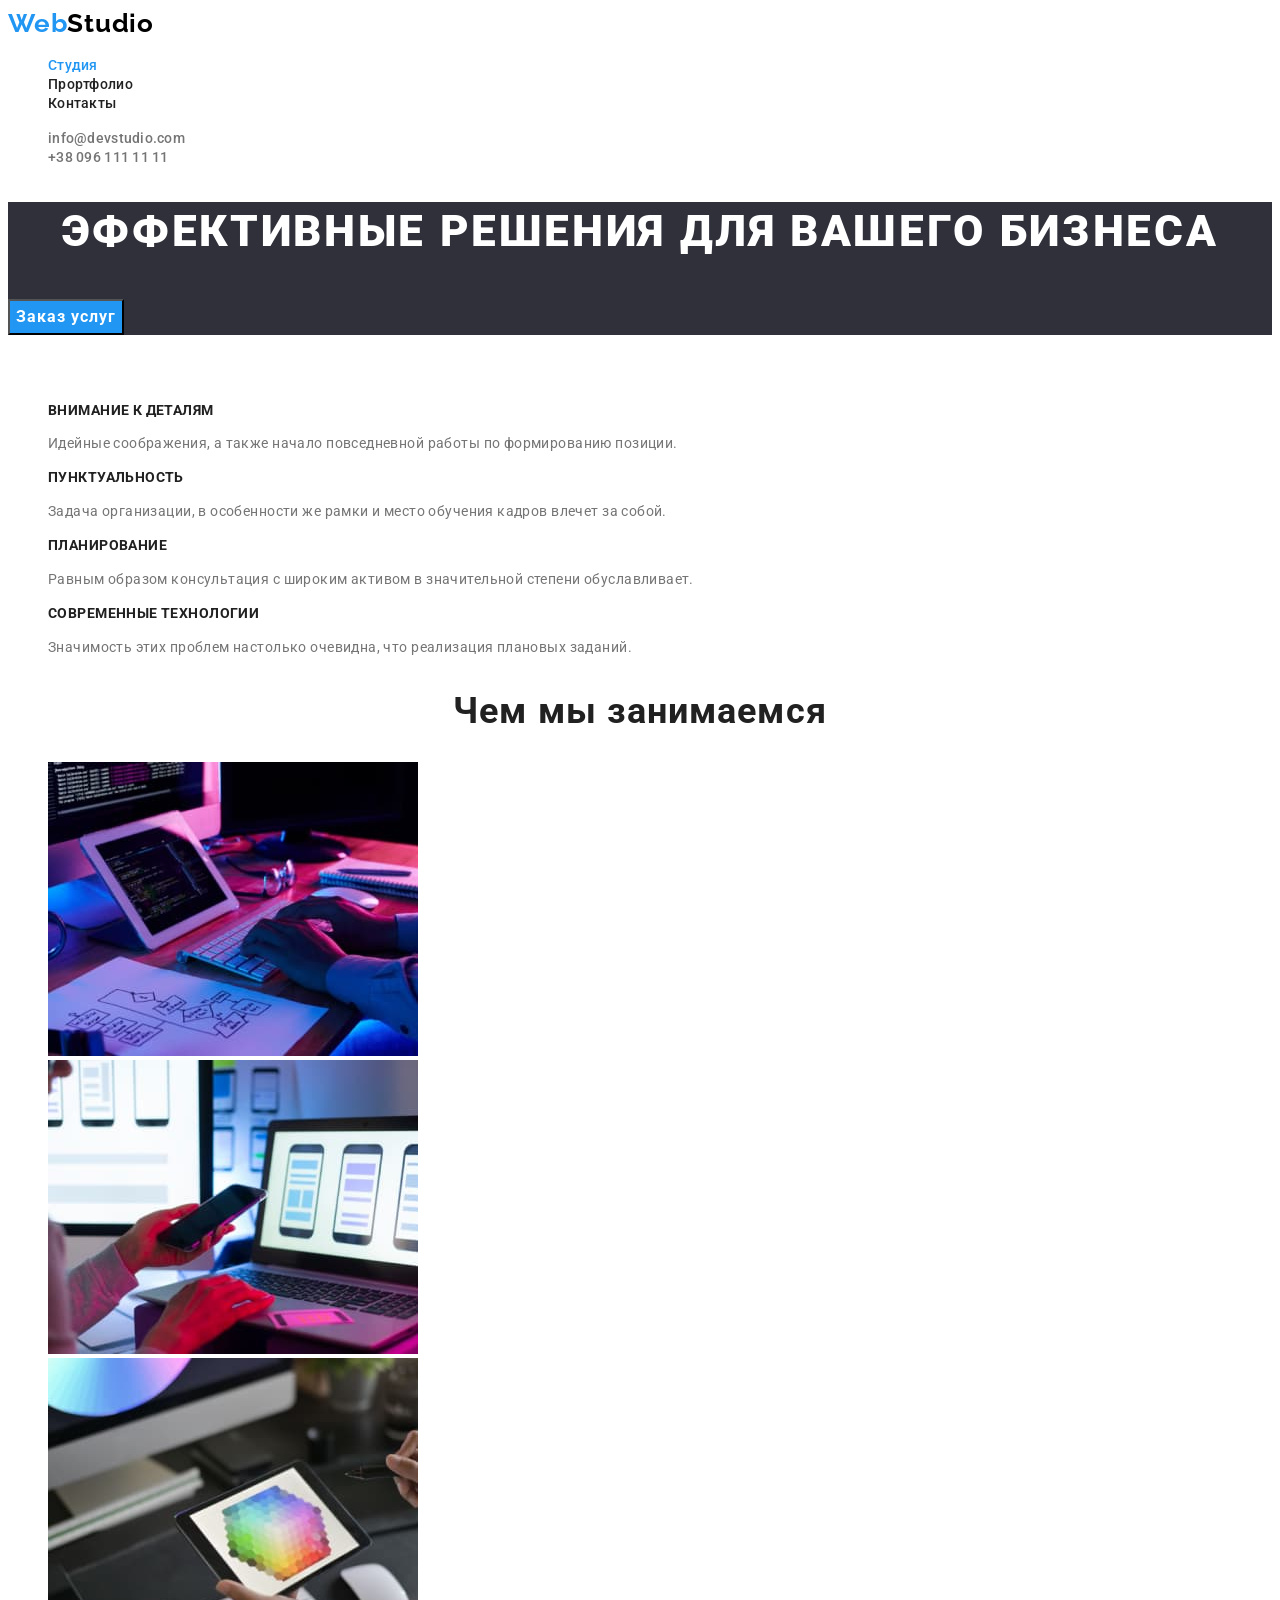
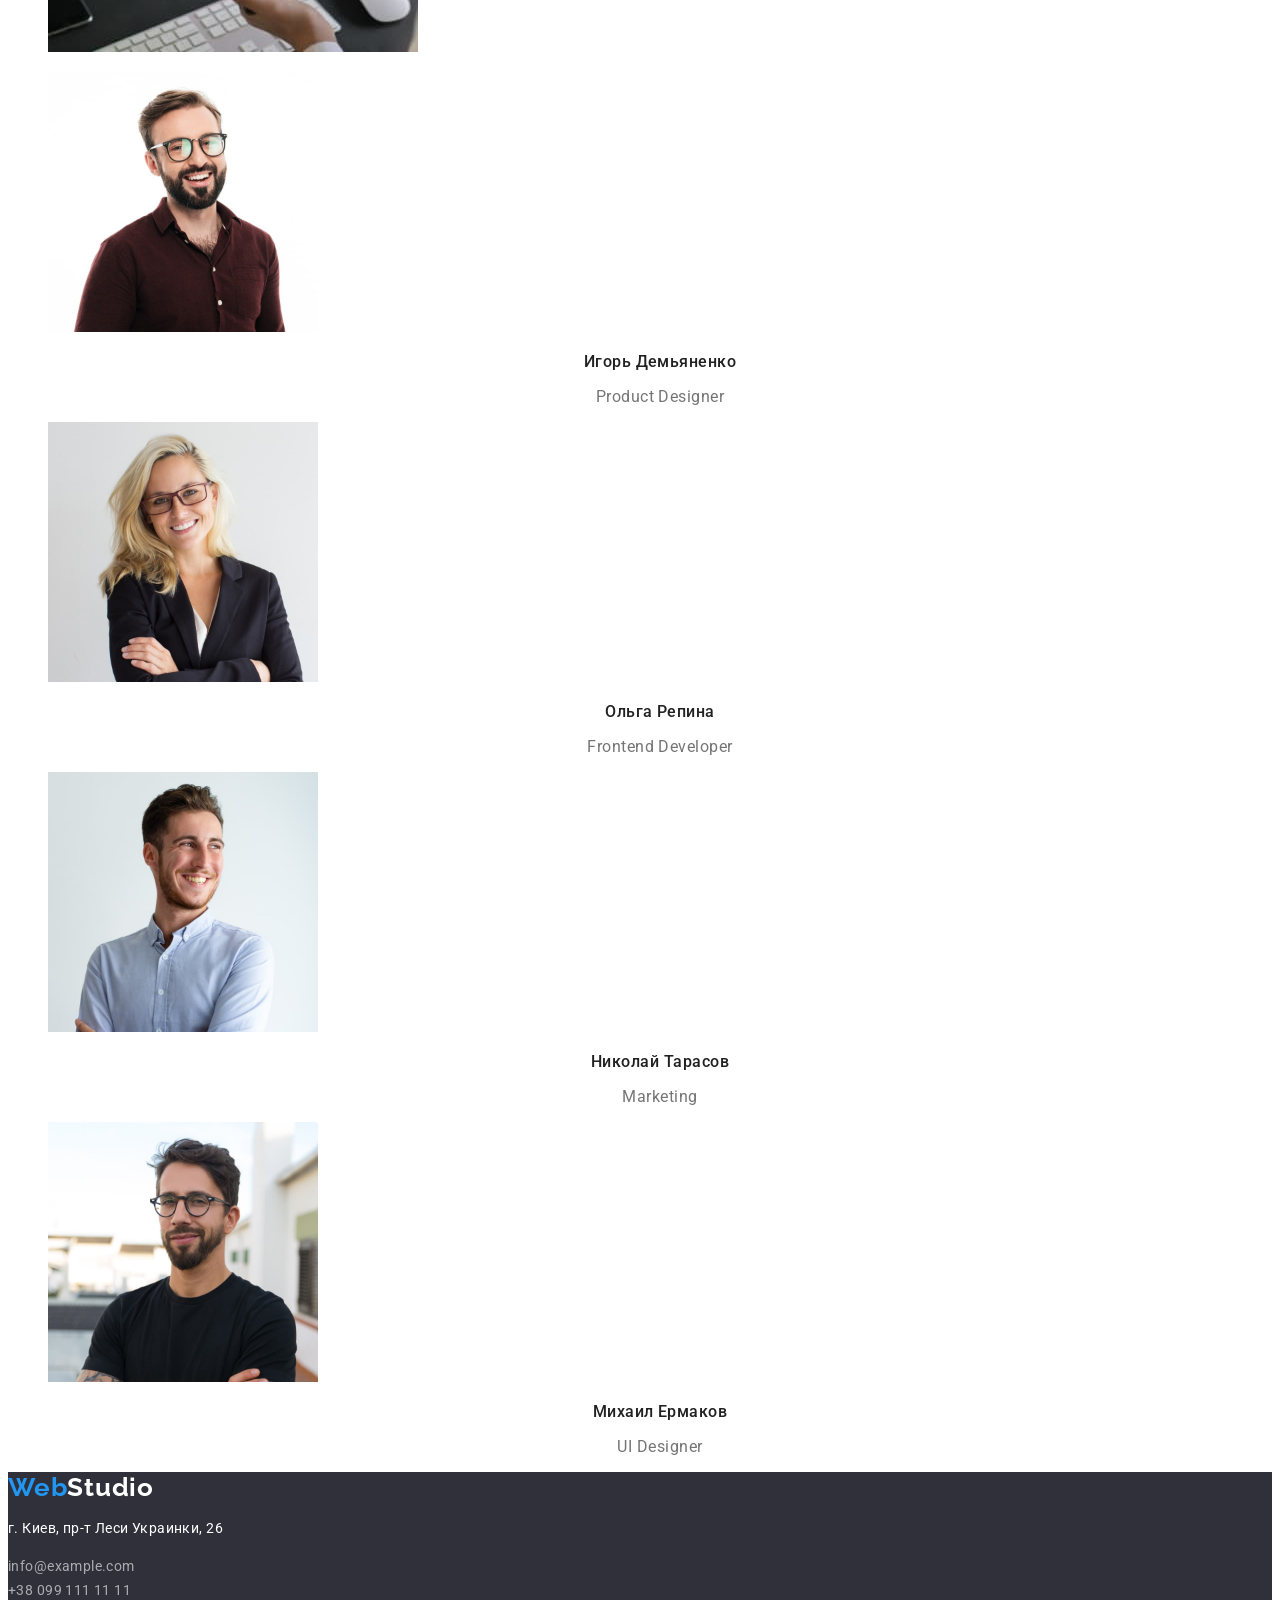
==== index.html @ 16694226 "start hw" ====
<!DOCTYPE html>
<html lang="ru">

<head>
    <meta charset="UTF-8">
    <meta http-equiv="X-UA-Compatible" content="IE=edge">
    <meta name="viewport" content="width=device-width, initial-scale=1.0">
    <title>Студия</title>
    <link rel="preconnect" href="https://fonts.googleapis.com">
    <link rel="preconnect" href="https://fonts.gstatic.com" crossorigin>
    <link
        href="https://fonts.googleapis.com/css2?family=Raleway:wght@700&family=Roboto:ital,wght@0,400;0,500;0,700;1,900&display=swap"
        rel="stylesheet">
    <link rel="stylesheet" href="./css/style.css">
</head>
<body>
    <header class="header-page">
        <nav class="header-navigation">
            <a href="" lang="en" class="logo link">
                <span class="accent">Web</span>Studio
            </a>
            <ul class="header-list list">
                <li>
                    <a href="" class="header-link link primery">Студия</a>
                </li>
                <li>
                    <a href="./portfolio.html" class="header-link link">Прортфолио</a>
                </li>
                <li>
                    <a href="" class="header-link link">Контакты</a>
                </li>
            </ul>
        </nav>
        <ul class="contacts-list list">
            <li>
                <a href="mailto:info@devstudio.com" class="contacts-link link">info@devstudio.com</a>
            </li>
            <li>
                <a href="tel:+380961111111" class="contacts-link link">+38 096 111 11 11</a>
            </li>
        </ul>
    </header>
    <main>
        <section class="hero">
            <h1 class="hero-title">Эффективные решения для вашего бизнеса</h1>
            <button type="button" class="button">
                Заказ услуг
            </button>
        </section>
        <div class="section-values">
            <h2 class="title-values">Наши ценности</h2>
            <ul class="list-values list">
                <li>
                    <h3 class="mini-title">Внимание к деталям</h3>
                    <p class="text">Идейные соображения, а также начало повседневной работы по формированию позиции.</p>
                </li>
                <li>
                    <h3 class="mini-title">Пунктуальность</h3>
                    <p class="text">Задача организации, в особенности же рамки и место обучения кадров влечет за собой.</p>
                </li>
                <li>
                    <h3 class="mini-title">Планирование</h3>
                    <p class="text">Равным образом консультация с широким активом в значительной степени обуславливает.</p>
                </li>
                <li>
                    <h3 class="mini-title">Современные технологии</h3>
                    <p class="text">Значимость этих проблем настолько очевидна, что реализация плановых заданий.</p>
                </li>
            </ul>
        </div>
        <section class="about section">
            <h2 class="title-about">Чем мы занимаемся</h2>
            <ul class="list-about list">
                <li>
                    <a href=""><img src="./images/section-what/img1.jpg" alt="Вёрстка кода">
                    </a>
                </li>
                <li>
                    <a href=""><img src="./images/section-what/img2.jpg" alt="Оформление дизайна страницы">
                    </a>
                </li>
                <li>
                    <a href=""><img src="./images/section-what/img3.jpg" alt="Декор вашей страницы">
                    </a>
                </li>
            </ul>
        </section>
        <section class="team-section">
            <ul class="team-list list">
                <li>
                    <img src="./images/section-team/person1.jpg" alt="Игорь Демьяненко" width="270">
                    <h3 class="team-title">Игорь Демьяненко</h3>
                    <p lang="en" class="team-text">Product Designer</p>
                </li>
                <li>
                    <img src="./images/section-team/person2.jpg" alt="Ольга Репина" width="270">
                    <h3 class="team-title">Ольга Репина</h3>
                    <p lang="en" class="team-text">Frontend Developer</p>
                </li>
                <li>
                    <img src="./images/section-team/person3.jpg" alt="Николай Тарасов" width="270">
                    <h3 class="team-title">Николай Тарасов</h3>
                    <p lang="en" class="team-text">Marketing</p>
                </li>
                <li>
                    <img src="./images/section-team/person4.jpg" alt="Михаил Ермаков" width="270">
                    <h3 class="team-title">Михаил Ермаков</h3>
                    <p lang="en" class="team-text">UI Designer</p>
                </li>
            </ul>
        </section>
    </main>
    <footer class="footer-page" >
        <address class="footer-address">
            <a class="footer-logo link" href="" lang="en">
                <span class="accent">Web</span>Studio
            </a>
            <p class="text-address">
                г. Киев, пр-т Леси Украинки, 26
            </p>
            <a class="footer-link link" href="mailto:info@example.com">info@example.com</a><br>
            <a class="footer-link link" href="tel:+380991111111">+38 099 111 11 11</a><br>
        </address>
    </footer>
</body>

</html>
---- css/style.css ----
:root {
  --color-title-page: #212121;
  --color-text-page: #757575;
  --first-color-link: #212121;
  --second-color-link: #2196f3;
  --first-color-button: #212121;
  --second-color-button: #ffffff;
  --color-contacts: #757575;
  --first-color-logotype: #212121;
  --second-color-logotype: #ffffff;
  --background-section: #2f303a;
  --color-address: rgba(255, 255, 255, 0.6);
}
body {
  font-family: roboto, sans-serif;
}
.link {
  text-decoration: none;
}
.list {
  list-style: none;
}
/* ----------------------HEADER------------------------------ */
.logo {
  font-family: Raleway;
  font-weight: bold;
  font-size: 26px;
  line-height: 1.19;
  letter-spacing: 0.03em;
  color: var(--color-logotype);
}
.accent {
  color: #2196f3;
}
.header-link {
  font-weight: 500;
  font-size: 14px;
  line-height: 1.14;
  letter-spacing: 0.02em;
  color: var(--first-color-link);
}
.primery {
  color: var(--second-color-link);
}
.header-link:hover,
.header-link:focus {
  color: var(--second-color-link);
}

.contacts-link {
  font-weight: 500;
  font-size: 14px;
  line-height: 1.14;
  letter-spacing: 0.02em;
  color: var(--color-contacts);
}
.contacts-link:hover,
.contacts-link:focus {
  color: var(--second-color-link);
}
/* ----------------------HERO------------------------------ */
.hero {
  background-color: var(--background-section);
}
.hero-title {
  font-weight: 900;
  font-size: 44px;
  line-height: 1.36;
  text-align: center;
  letter-spacing: 0.06em;
  text-transform: uppercase;
  color: #ffffff;
}
.button {
  font-family: Roboto;
  font-weight: 700;
  font-size: 16px;
  line-height: 1.87;
  letter-spacing: 0.06em;
  cursor: pointer;
  color: var(--second-color-button);
  background-color: var(--second-color-link);
}
/* ----------------------MAIN------------------------------ */
.title-values {
  visibility: hidden;
}
.mini-title {
  font-weight: 700;
  font-size: 14px;
  line-height: 1.14;
  letter-spacing: 0.03em;
  text-transform: uppercase;
  color: var(--color-title-page);
}
.list-values {
  font-family: Roboto;
  font-weight: normal;
  font-size: 14px;
  line-height: 1.71;
  letter-spacing: 0.03em;
  color: var(--color-text-page);
}
.title-about {
  font-weight: bold;
  font-size: 36px;
  line-height: 1.17;
  text-align: center;
  letter-spacing: 0.03em;
  color: var(--color-title-page);
}
.team-title {
  font-weight: 500;
  font-size: 16px;
  line-height: 1.19;
  text-align: center;
  letter-spacing: 0.03em;
  color: var(--color-title-page);
}
.team-text {
  font-weight: normal;
  font-size: 16px;
  line-height: 1.19;
  text-align: center;
  letter-spacing: 0.03em;
  color: var(--color-text-page);
}
/* ----------------------FOOTER------------------------------ */
.footer-page {
  background-color: var(--background-section);
}
.footer-address {
  font-style: normal;
}
.footer-logo {
  font-family: Raleway;
  font-weight: bold;
  font-size: 26px;
  line-height: 1.19;
  letter-spacing: 0.03em;
  color: var(--second-color-logotype);
}
.text-address {
  font-weight: normal;
  font-size: 14px;
  line-height: 1.71;
  letter-spacing: 0.03em;
  color: #ffffff;
}
.footer-link {
  font-weight: normal;
  font-size: 14px;
  line-height: 1.71;
  letter-spacing: 0.03em;
  color: var(--color-address);
}
/* ----------------------MAIN PORTFOLIO------------------------------ */
.title-works {
  visibility: hidden;
}
.button-works {
  font-family: Roboto;
  font-weight: 500;
  font-size: 16px;
  line-height: 1.62;
  letter-spacing: 0.03em;
  cursor: pointer;
  color: var(--first-color-button);
  background-color: var(--second-color-button);
}
.button-works:focus,
.button-works:hover {
  background-color: var(--second-color-link);
  color: var(--second-color-button);
}
.works-list .title {
  font-weight: bold;
  font-size: 18px;
  line-height: 2;
  letter-spacing: 0.06em;
  color: var(--color-title-page);
}
.works-list .text {
  font-weight: normal;
  font-size: 16px;
  line-height: 1.87;
  letter-spacing: 0.03em;
  color: var(--color-text-page);
}
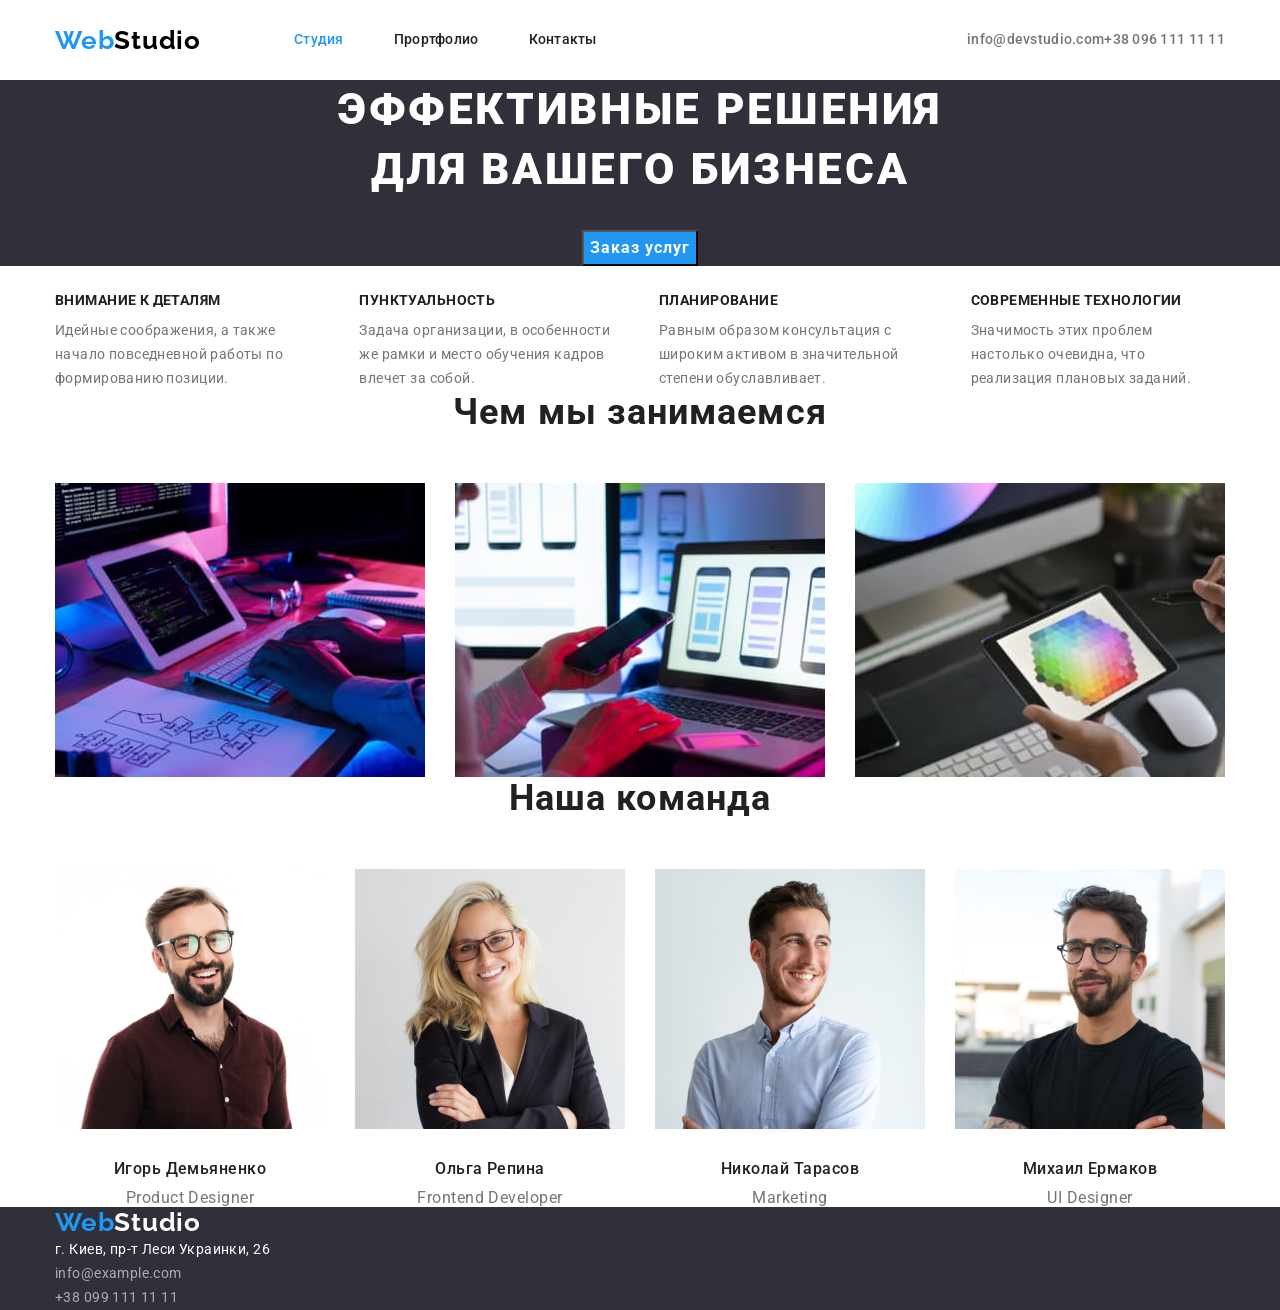
==== commit 860b7959: "Добавил флексы в студию" ====
--- a/index.html
+++ b/index.html
@@ -11,58 +11,63 @@
     <link
         href="https://fonts.googleapis.com/css2?family=Raleway:wght@700&family=Roboto:ital,wght@0,400;0,500;0,700;1,900&display=swap"
         rel="stylesheet">
+    <link rel="stylesheet" href="https://cdnjs.cloudflare.com/ajax/libs/modern-normalize/1.1.0/modern-normalize.min.css ">
     <link rel="stylesheet" href="./css/style.css">
 </head>
 <body>
     <header class="header-page">
-        <nav class="header-navigation">
-            <a href="" lang="en" class="logo link">
-                <span class="accent">Web</span>Studio
-            </a>
-            <ul class="header-list list">
+        <div class="conteiner">
+            <nav class="header-nav">
+                <a href="" lang="en" class="logo link">
+                    <span class="accent">Web</span>Studio
+                </a>
+                <ul class="header-list list">
+                    <li class="item">
+                        <a href="" class="header-link link primery">Студия</a>
+                    </li>
+                    <li class="item">
+                        <a href="./portfolio.html" class="header-link link">Прортфолио</a>
+                    </li>
+                    <li class="item">
+                        <a href="" class="header-link link">Контакты</a>
+                    </li>
+                </ul>
+            </nav>
+            <ul class="contacts-list list">
                 <li>
-                    <a href="" class="header-link link primery">Студия</a>
+                    <a href="mailto:info@devstudio.com" class="contacts-link link">info@devstudio.com</a>
                 </li>
                 <li>
-                    <a href="./portfolio.html" class="header-link link">Прортфолио</a>
-                </li>
-                <li>
-                    <a href="" class="header-link link">Контакты</a>
+                    <a href="tel:+380961111111" class="contacts-link link">+38 096 111 11 11</a>
                 </li>
             </ul>
-        </nav>
-        <ul class="contacts-list list">
-            <li>
-                <a href="mailto:info@devstudio.com" class="contacts-link link">info@devstudio.com</a>
-            </li>
-            <li>
-                <a href="tel:+380961111111" class="contacts-link link">+38 096 111 11 11</a>
-            </li>
-        </ul>
+        </div>
     </header>
     <main>
         <section class="hero">
-            <h1 class="hero-title">Эффективные решения для вашего бизнеса</h1>
-            <button type="button" class="button">
-                Заказ услуг
-            </button>
+            <div class="container">
+                <h1 class="hero-title">Эффективные решения для вашего бизнеса</h1>
+                <button type="button" class="button">
+                    Заказ услуг
+                </button>
+            </div>
         </section>
         <div class="section-values">
             <h2 class="title-values">Наши ценности</h2>
             <ul class="list-values list">
-                <li>
+                <li class="link">
                     <h3 class="mini-title">Внимание к деталям</h3>
                     <p class="text">Идейные соображения, а также начало повседневной работы по формированию позиции.</p>
                 </li>
-                <li>
+                <li class="link">
                     <h3 class="mini-title">Пунктуальность</h3>
                     <p class="text">Задача организации, в особенности же рамки и место обучения кадров влечет за собой.</p>
                 </li>
-                <li>
+                <li class="link">
                     <h3 class="mini-title">Планирование</h3>
                     <p class="text">Равным образом консультация с широким активом в значительной степени обуславливает.</p>
                 </li>
-                <li>
+                <li class="link">
                     <h3 class="mini-title">Современные технологии</h3>
                     <p class="text">Значимость этих проблем настолько очевидна, что реализация плановых заданий.</p>
                 </li>
@@ -71,40 +76,41 @@
         <section class="about section">
             <h2 class="title-about">Чем мы занимаемся</h2>
             <ul class="list-about list">
-                <li>
+                <li class="link">
                     <a href=""><img src="./images/section-what/img1.jpg" alt="Вёрстка кода">
                     </a>
                 </li>
-                <li>
+                <li class="link">
                     <a href=""><img src="./images/section-what/img2.jpg" alt="Оформление дизайна страницы">
                     </a>
                 </li>
-                <li>
+                <li class="link">
                     <a href=""><img src="./images/section-what/img3.jpg" alt="Декор вашей страницы">
                     </a>
                 </li>
             </ul>
         </section>
         <section class="team-section">
+            <h2 class="team-title">Наша команда</h2>
             <ul class="team-list list">
-                <li>
-                    <img src="./images/section-team/person1.jpg" alt="Игорь Демьяненко" width="270">
-                    <h3 class="team-title">Игорь Демьяненко</h3>
+                <li class="link">
+                    <img class="team-img" src="./images/section-team/person1.jpg" alt="Игорь Демьяненко" width="270">
+                    <h3 class="mini-title">Игорь Демьяненко</h3>
                     <p lang="en" class="team-text">Product Designer</p>
                 </li>
-                <li>
-                    <img src="./images/section-team/person2.jpg" alt="Ольга Репина" width="270">
-                    <h3 class="team-title">Ольга Репина</h3>
+                <li class="link">
+                    <img class="team-img" src="./images/section-team/person2.jpg" alt="Ольга Репина" width="270">
+                    <h3 class="mini-title">Ольга Репина</h3>
                     <p lang="en" class="team-text">Frontend Developer</p>
                 </li>
-                <li>
-                    <img src="./images/section-team/person3.jpg" alt="Николай Тарасов" width="270">
-                    <h3 class="team-title">Николай Тарасов</h3>
+                <li class="link">
+                    <img class="team-img" src="./images/section-team/person3.jpg" alt="Николай Тарасов" width="270">
+                    <h3 class="mini-title">Николай Тарасов</h3>
                     <p lang="en" class="team-text">Marketing</p>
                 </li>
-                <li>
-                    <img src="./images/section-team/person4.jpg" alt="Михаил Ермаков" width="270">
-                    <h3 class="team-title">Михаил Ермаков</h3>
+                <li class="link">
+                    <img class="team-img" src="./images/section-team/person4.jpg" alt="Михаил Ермаков" width="270">
+                    <h3 class="mini-title">Михаил Ермаков</h3>
                     <p lang="en" class="team-text">UI Designer</p>
                 </li>
             </ul>
--- a/css/style.css
+++ b/css/style.css
@@ -14,6 +14,23 @@
 body {
   font-family: roboto, sans-serif;
 }
+/* --<reset styles>-- */
+h1,
+h2,
+h3,
+p {
+  margin: 0;
+}
+ul {
+  margin: 0;
+  padding: 0;
+}
+img {
+  display: block;
+  max-width: 100%;
+  height: auto;
+}
+/* --</reset styles>-- */
 .link {
   text-decoration: none;
 }
@@ -21,7 +38,17 @@
   list-style: none;
 }
 /* ----------------------HEADER------------------------------ */
+.header-page .conteiner {
+  display: flex;
+  width: 1200px;
+  margin-right: auto;
+  margin-left: auto;
+  padding: 0 15px;
+}
+
 .logo {
+  display: block;
+  margin-right: 93px;
   font-family: Raleway;
   font-weight: bold;
   font-size: 26px;
@@ -30,15 +57,28 @@
   color: var(--color-logotype);
 }
 .accent {
-  color: #2196f3;
+  color: var(--second-color-link);
+}
+.header-nav {
+  display: flex;
+  align-items: center;
+}
+.header-list {
+  display: flex;
 }
 .header-link {
+  display: block;
+  padding-top: 32px;
+  padding-bottom: 32px;
   font-weight: 500;
   font-size: 14px;
   line-height: 1.14;
   letter-spacing: 0.02em;
   color: var(--first-color-link);
 }
+.item:not(:last-child) {
+  margin-right: 50px;
+}
 .primery {
   color: var(--second-color-link);
 }
@@ -47,7 +87,13 @@
   color: var(--second-color-link);
 }
 
+.contacts-list {
+  display: flex;
+  margin-left: auto;
+  align-items: center;
+}
 .contacts-link {
+  display: block;
   font-weight: 500;
   font-size: 14px;
   line-height: 1.14;
@@ -61,12 +107,19 @@
 /* ----------------------HERO------------------------------ */
 .hero {
   background-color: var(--background-section);
+  text-align: center;
+}
+.hero .container {
+  width: 696px;
+  padding: 0 15px;
+  margin-left: auto;
+  margin-right: auto;
 }
 .hero-title {
+  margin-bottom: 30px;
   font-weight: 900;
   font-size: 44px;
   line-height: 1.36;
-  text-align: center;
   letter-spacing: 0.06em;
   text-transform: uppercase;
   color: #ffffff;
@@ -85,7 +138,8 @@
 .title-values {
   visibility: hidden;
 }
-.mini-title {
+.list-values .mini-title {
+  margin-bottom: 10px;
   font-weight: 700;
   font-size: 14px;
   line-height: 1.14;
@@ -94,6 +148,11 @@
   color: var(--color-title-page);
 }
 .list-values {
+  display: flex;
+  width: 1200px;
+  margin-right: auto;
+  margin-left: auto;
+  padding: 0 15px;
   font-family: Roboto;
   font-weight: normal;
   font-size: 14px;
@@ -101,7 +160,11 @@
   letter-spacing: 0.03em;
   color: var(--color-text-page);
 }
+.list-values .link:not(:last-child) {
+  margin-right: 30px;
+}
 .title-about {
+  margin-bottom: 50px;
   font-weight: bold;
   font-size: 36px;
   line-height: 1.17;
@@ -109,7 +172,41 @@
   letter-spacing: 0.03em;
   color: var(--color-title-page);
 }
+.list-about {
+  display: flex;
+  width: 1200px;
+  margin-right: auto;
+  margin-left: auto;
+  padding: 0 15px;
+}
+.list-about .link:not(:last-child) {
+  margin-right: 30px;
+}
+.team-list {
+  display: flex;
+  width: 1200px;
+  margin-right: auto;
+  margin-left: auto;
+  padding: 0 15px;
+}
+.team-list .link:not(:last-child) {
+  margin-right: 30px;
+}
 .team-title {
+  margin-bottom: 50px;
+  font-weight: bold;
+  font-size: 36px;
+  line-height: 42px;
+  text-align: center;
+  letter-spacing: 0.03em;
+  color: var(--color-title-page);
+}
+.team-img {
+  margin-bottom: 30px;
+}
+
+.team-list .mini-title {
+  margin-bottom: 10px;
   font-weight: 500;
   font-size: 16px;
   line-height: 1.19;
@@ -130,6 +227,10 @@
   background-color: var(--background-section);
 }
 .footer-address {
+  width: 1200px;
+  margin-right: auto;
+  margin-left: auto;
+  padding: 0 15px;
   font-style: normal;
 }
 .footer-logo {
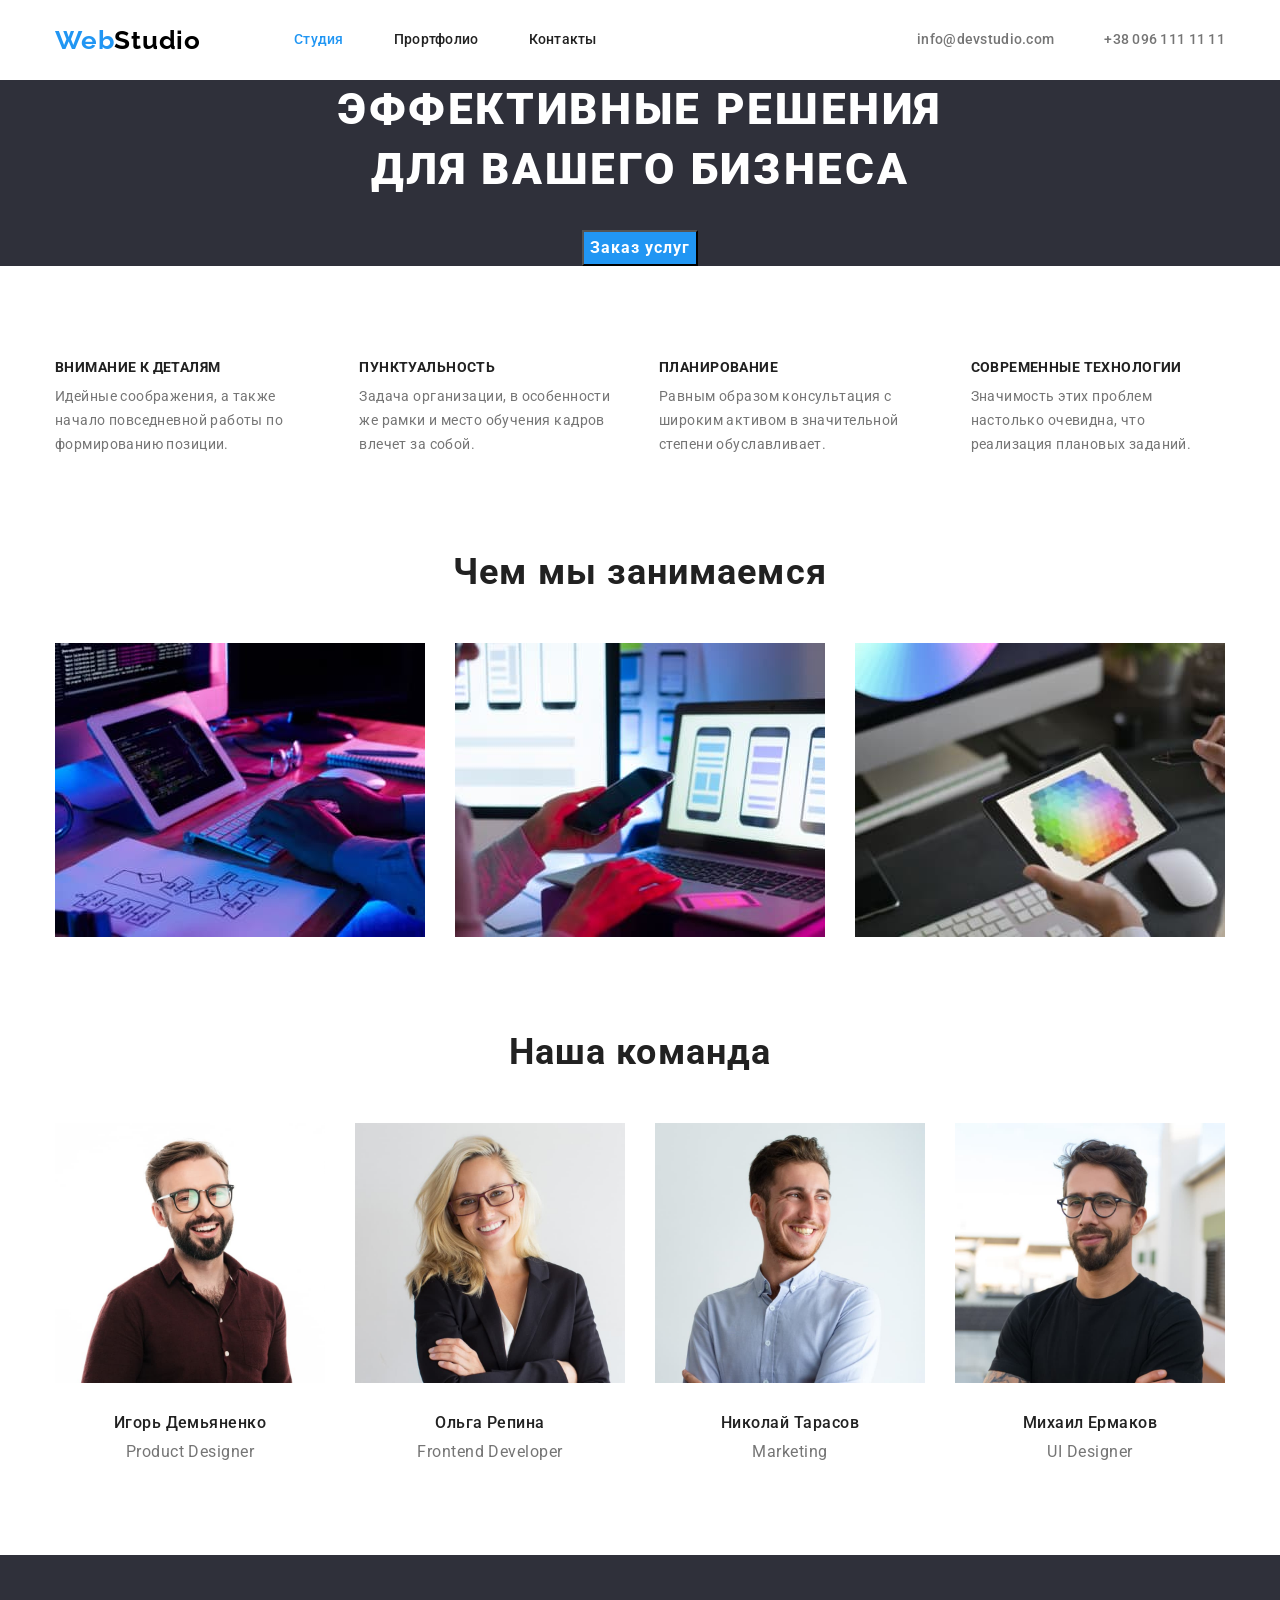
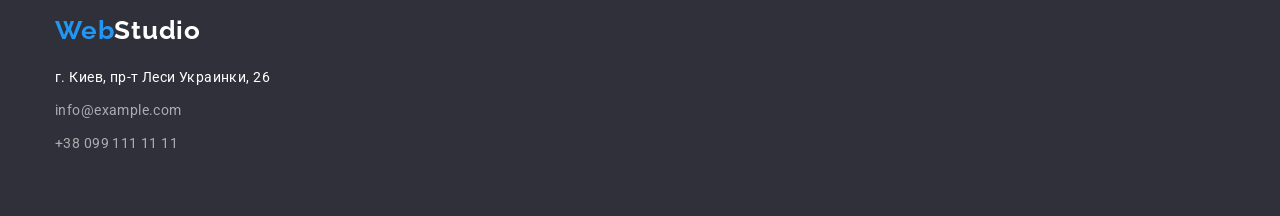
==== commit dd3e3d4d: "Закончил партфолио" ====
--- a/index.html
+++ b/index.html
@@ -16,7 +16,7 @@
 </head>
 <body>
     <header class="header-page">
-        <div class="conteiner">
+        <div class="container">
             <nav class="header-nav">
                 <a href="" lang="en" class="logo link">
                     <span class="accent">Web</span>Studio
@@ -34,10 +34,10 @@
                 </ul>
             </nav>
             <ul class="contacts-list list">
-                <li>
+                <li class="link">
                     <a href="mailto:info@devstudio.com" class="contacts-link link">info@devstudio.com</a>
                 </li>
-                <li>
+                <li class="link">
                     <a href="tel:+380961111111" class="contacts-link link">+38 096 111 11 11</a>
                 </li>
             </ul>
@@ -52,69 +52,71 @@
                 </button>
             </div>
         </section>
-        <div class="section-values">
-            <h2 class="title-values">Наши ценности</h2>
-            <ul class="list-values list">
-                <li class="link">
-                    <h3 class="mini-title">Внимание к деталям</h3>
-                    <p class="text">Идейные соображения, а также начало повседневной работы по формированию позиции.</p>
-                </li>
-                <li class="link">
-                    <h3 class="mini-title">Пунктуальность</h3>
-                    <p class="text">Задача организации, в особенности же рамки и место обучения кадров влечет за собой.</p>
-                </li>
-                <li class="link">
-                    <h3 class="mini-title">Планирование</h3>
-                    <p class="text">Равным образом консультация с широким активом в значительной степени обуславливает.</p>
-                </li>
-                <li class="link">
-                    <h3 class="mini-title">Современные технологии</h3>
-                    <p class="text">Значимость этих проблем настолько очевидна, что реализация плановых заданий.</p>
-                </li>
-            </ul>
+        <div class="section">
+                    <div class="section-values">
+                        <h2 class="title-values">Наши ценности</h2>
+                        <ul class="list-values list">
+                            <li class="link">
+                                <h3 class="mini-title">Внимание к деталям</h3>
+                                <p class="text">Идейные соображения, а также начало повседневной работы по формированию позиции.</p>
+                            </li>
+                            <li class="link">
+                                <h3 class="mini-title">Пунктуальность</h3>
+                                <p class="text">Задача организации, в особенности же рамки и место обучения кадров влечет за собой.</p>
+                            </li>
+                            <li class="link">
+                                <h3 class="mini-title">Планирование</h3>
+                                <p class="text">Равным образом консультация с широким активом в значительной степени обуславливает.</p>
+                            </li>
+                            <li class="link">
+                                <h3 class="mini-title">Современные технологии</h3>
+                                <p class="text">Значимость этих проблем настолько очевидна, что реализация плановых заданий.</p>
+                            </li>
+                        </ul>
+                    </div>
+                    <section class="about-section">
+                        <h2 class="title-about">Чем мы занимаемся</h2>
+                        <ul class="list-about list">
+                            <li class="link">
+                                <a href=""><img src="./images/section-what/img1.jpg" alt="Вёрстка кода">
+                                </a>
+                            </li>
+                            <li class="link">
+                                <a href=""><img src="./images/section-what/img2.jpg" alt="Оформление дизайна страницы">
+                                </a>
+                            </li>
+                            <li class="link">
+                                <a href=""><img src="./images/section-what/img3.jpg" alt="Декор вашей страницы">
+                                </a>
+                            </li>
+                        </ul>
+                    </section>
+                    <section class="team-section">
+                        <h2 class="team-title">Наша команда</h2>
+                        <ul class="team-list list">
+                            <li class="link">
+                                <img class="team-img" src="./images/section-team/person1.jpg" alt="Игорь Демьяненко" width="270">
+                                <h3 class="mini-title">Игорь Демьяненко</h3>
+                                <p lang="en" class="team-text">Product Designer</p>
+                            </li>
+                            <li class="link">
+                                <img class="team-img" src="./images/section-team/person2.jpg" alt="Ольга Репина" width="270">
+                                <h3 class="mini-title">Ольга Репина</h3>
+                                <p lang="en" class="team-text">Frontend Developer</p>
+                            </li>
+                            <li class="link">
+                                <img class="team-img" src="./images/section-team/person3.jpg" alt="Николай Тарасов" width="270">
+                                <h3 class="mini-title">Николай Тарасов</h3>
+                                <p lang="en" class="team-text">Marketing</p>
+                            </li>
+                            <li class="link">
+                                <img class="team-img" src="./images/section-team/person4.jpg" alt="Михаил Ермаков" width="270">
+                                <h3 class="mini-title">Михаил Ермаков</h3>
+                                <p lang="en" class="team-text">UI Designer</p>
+                            </li>
+                        </ul>
+                    </section>
         </div>
-        <section class="about section">
-            <h2 class="title-about">Чем мы занимаемся</h2>
-            <ul class="list-about list">
-                <li class="link">
-                    <a href=""><img src="./images/section-what/img1.jpg" alt="Вёрстка кода">
-                    </a>
-                </li>
-                <li class="link">
-                    <a href=""><img src="./images/section-what/img2.jpg" alt="Оформление дизайна страницы">
-                    </a>
-                </li>
-                <li class="link">
-                    <a href=""><img src="./images/section-what/img3.jpg" alt="Декор вашей страницы">
-                    </a>
-                </li>
-            </ul>
-        </section>
-        <section class="team-section">
-            <h2 class="team-title">Наша команда</h2>
-            <ul class="team-list list">
-                <li class="link">
-                    <img class="team-img" src="./images/section-team/person1.jpg" alt="Игорь Демьяненко" width="270">
-                    <h3 class="mini-title">Игорь Демьяненко</h3>
-                    <p lang="en" class="team-text">Product Designer</p>
-                </li>
-                <li class="link">
-                    <img class="team-img" src="./images/section-team/person2.jpg" alt="Ольга Репина" width="270">
-                    <h3 class="mini-title">Ольга Репина</h3>
-                    <p lang="en" class="team-text">Frontend Developer</p>
-                </li>
-                <li class="link">
-                    <img class="team-img" src="./images/section-team/person3.jpg" alt="Николай Тарасов" width="270">
-                    <h3 class="mini-title">Николай Тарасов</h3>
-                    <p lang="en" class="team-text">Marketing</p>
-                </li>
-                <li class="link">
-                    <img class="team-img" src="./images/section-team/person4.jpg" alt="Михаил Ермаков" width="270">
-                    <h3 class="mini-title">Михаил Ермаков</h3>
-                    <p lang="en" class="team-text">UI Designer</p>
-                </li>
-            </ul>
-        </section>
     </main>
     <footer class="footer-page" >
         <address class="footer-address">
@@ -124,10 +126,9 @@
             <p class="text-address">
                 г. Киев, пр-т Леси Украинки, 26
             </p>
-            <a class="footer-link link" href="mailto:info@example.com">info@example.com</a><br>
-            <a class="footer-link link" href="tel:+380991111111">+38 099 111 11 11</a><br>
+            <a class="footer-link link" href="mailto:info@example.com">info@example.com</a>
+            <a class="footer-link link" href="tel:+380991111111">+38 099 111 11 11</a>
         </address>
     </footer>
 </body>
-
 </html>
--- a/css/style.css
+++ b/css/style.css
@@ -38,7 +38,7 @@
   list-style: none;
 }
 /* ----------------------HEADER------------------------------ */
-.header-page .conteiner {
+.header-page .container {
   display: flex;
   width: 1200px;
   margin-right: auto;
@@ -103,6 +103,9 @@
 .contacts-link:hover,
 .contacts-link:focus {
   color: var(--second-color-link);
+}
+.contacts-list .link:not(:last-child) {
+  margin-right: 50px;
 }
 /* ----------------------HERO------------------------------ */
 .hero {
@@ -135,8 +138,12 @@
   background-color: var(--second-color-link);
 }
 /* ----------------------MAIN------------------------------ */
+.section {
+  padding: 94px 0;
+}
 .title-values {
   visibility: hidden;
+  height: 0;
 }
 .list-values .mini-title {
   margin-bottom: 10px;
@@ -152,7 +159,7 @@
   width: 1200px;
   margin-right: auto;
   margin-left: auto;
-  padding: 0 15px;
+  padding: 0 15px 94px 15px;
   font-family: Roboto;
   font-weight: normal;
   font-size: 14px;
@@ -163,8 +170,11 @@
 .list-values .link:not(:last-child) {
   margin-right: 30px;
 }
+.about-section {
+  padding-bottom: 94px;
+}
 .title-about {
-  margin-bottom: 50px;
+  padding-bottom: 50px;
   font-weight: bold;
   font-size: 36px;
   line-height: 1.17;
@@ -193,7 +203,7 @@
   margin-right: 30px;
 }
 .team-title {
-  margin-bottom: 50px;
+  padding-bottom: 50px;
   font-weight: bold;
   font-size: 36px;
   line-height: 42px;
@@ -226,14 +236,18 @@
 .footer-page {
   background-color: var(--background-section);
 }
+.footer-logo {
+  margin-bottom: 20px;
+}
 .footer-address {
   width: 1200px;
   margin-right: auto;
   margin-left: auto;
-  padding: 0 15px;
+  padding: 60px 15px;
   font-style: normal;
 }
 .footer-logo {
+  display: block;
   font-family: Raleway;
   font-weight: bold;
   font-size: 26px;
@@ -242,6 +256,7 @@
   color: var(--second-color-logotype);
 }
 .text-address {
+  margin-bottom: 9px;
   font-weight: normal;
   font-size: 14px;
   line-height: 1.71;
@@ -249,17 +264,41 @@
   color: #ffffff;
 }
 .footer-link {
+  display: block;
   font-weight: normal;
   font-size: 14px;
   line-height: 1.71;
   letter-spacing: 0.03em;
   color: var(--color-address);
 }
+.footer-address .footer-link:not(:last-child) {
+  margin-bottom: 9px;
+}
 /* ----------------------MAIN PORTFOLIO------------------------------ */
+
 .title-works {
   visibility: hidden;
+  height: 0;
+}
+.navigation-works .container {
+  width: 1200px;
+  margin-right: auto;
+  margin-left: auto;
+  padding-top: 0;
+  padding-right: 15px;
+  padding-left: 15px;
+}
+.button-list {
+  display: flex;
+  justify-content: center;
+  padding-bottom: 50px;
+}
+.button-list .link:not(:last-child) {
+  margin-right: 8px;
 }
 .button-works {
+  border-radius: 4px;
+  border-color: transparent;
   font-family: Roboto;
   font-weight: 500;
   font-size: 16px;
@@ -267,13 +306,24 @@
   letter-spacing: 0.03em;
   cursor: pointer;
   color: var(--first-color-button);
-  background-color: var(--second-color-button);
-}
+  background-color: #f5f4fa;
+}
+
 .button-works:focus,
 .button-works:hover {
   background-color: var(--second-color-link);
   color: var(--second-color-button);
 }
+.works-list {
+  display: flex;
+  flex-wrap: wrap;
+}
+.works-list .link:not(:nth-child(3n)) {
+  margin-right: 30px;
+}
+.works-list .link:not(:nth-last-child(-n + 3)) {
+  margin-bottom: 30px;
+}
 .works-list .title {
   font-weight: bold;
   font-size: 18px;
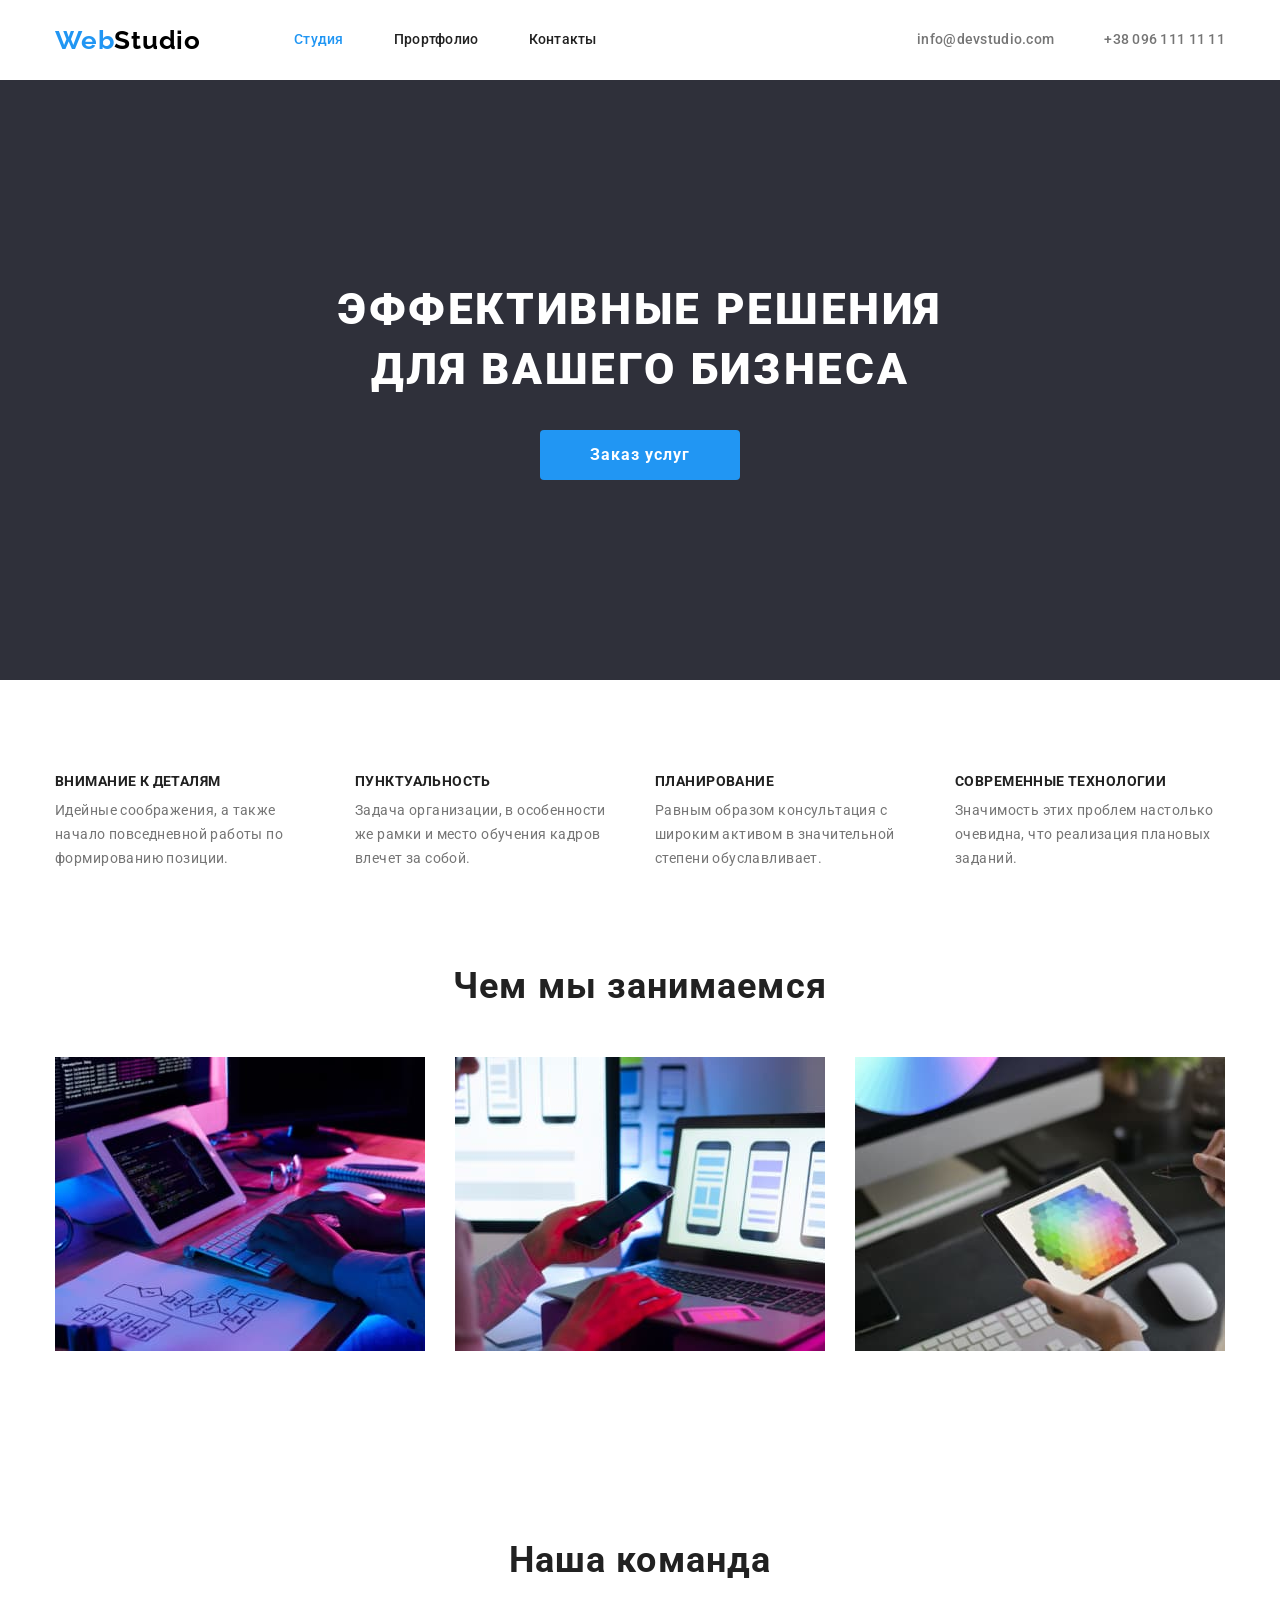
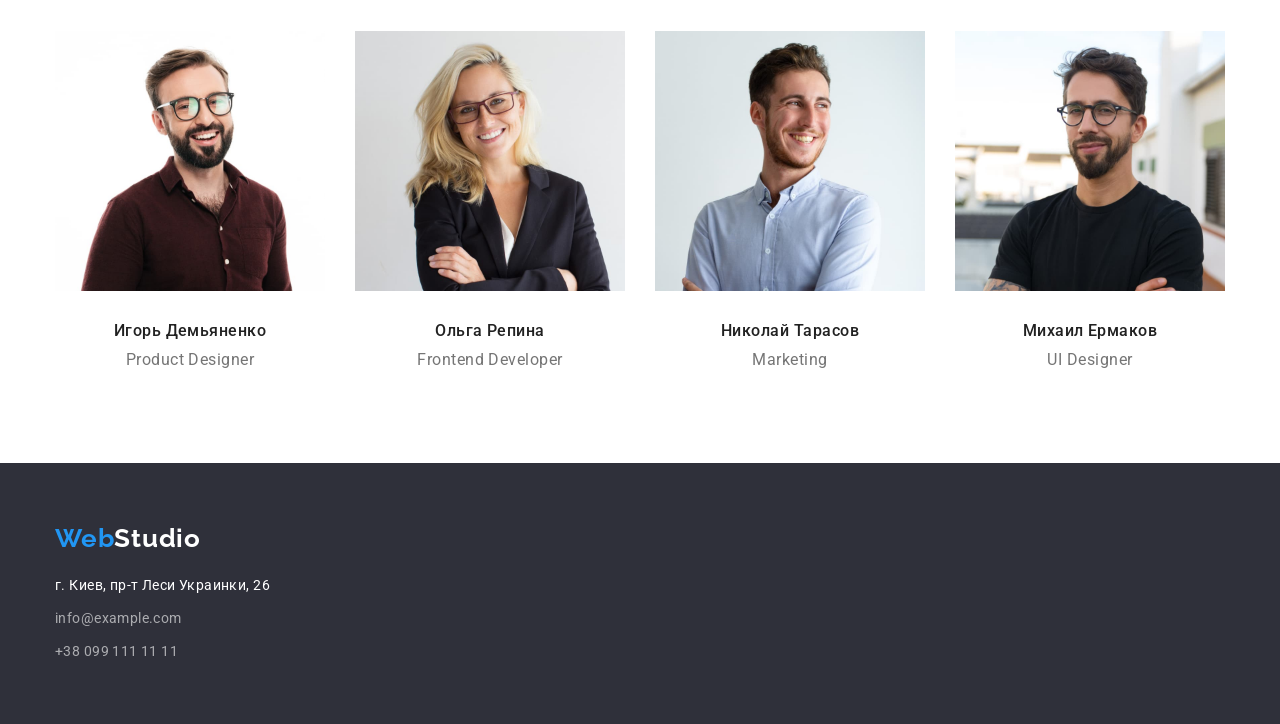
==== commit f73e5863: "Исправил 2 ДЗ согласно замечаниям" ====
--- a/index.html
+++ b/index.html
@@ -16,7 +16,7 @@
 </head>
 <body>
     <header class="header-page">
-        <div class="container">
+        <div class="container flax-box">
             <nav class="header-nav">
                 <a href="" lang="en" class="logo link">
                     <span class="accent">Web</span>Studio
@@ -52,83 +52,89 @@
                 </button>
             </div>
         </section>
-        <div class="section">
                     <div class="section-values">
-                        <h2 class="title-values">Наши ценности</h2>
-                        <ul class="list-values list">
-                            <li class="link">
-                                <h3 class="mini-title">Внимание к деталям</h3>
-                                <p class="text">Идейные соображения, а также начало повседневной работы по формированию позиции.</p>
-                            </li>
-                            <li class="link">
-                                <h3 class="mini-title">Пунктуальность</h3>
-                                <p class="text">Задача организации, в особенности же рамки и место обучения кадров влечет за собой.</p>
-                            </li>
-                            <li class="link">
-                                <h3 class="mini-title">Планирование</h3>
-                                <p class="text">Равным образом консультация с широким активом в значительной степени обуславливает.</p>
-                            </li>
-                            <li class="link">
-                                <h3 class="mini-title">Современные технологии</h3>
-                                <p class="text">Значимость этих проблем настолько очевидна, что реализация плановых заданий.</p>
-                            </li>
-                        </ul>
+                        <div class="container">
+                            <h2 class="title-values">Наши ценности</h2>
+                            <ul class="list-values list">
+                                <li class="link">
+                                    <h3 class="mini-title">Внимание к деталям</h3>
+                                    <p class="text">Идейные соображения, а также начало повседневной работы по формированию позиции.</p>
+                                </li>
+                                <li class="link">
+                                    <h3 class="mini-title">Пунктуальность</h3>
+                                    <p class="text">Задача организации, в особенности же рамки и место обучения кадров влечет за собой.</p>
+                                </li>
+                                <li class="link">
+                                    <h3 class="mini-title">Планирование</h3>
+                                    <p class="text">Равным образом консультация с широким активом в значительной степени обуславливает.</p>
+                                </li>
+                                <li class="link">
+                                    <h3 class="mini-title">Современные технологии</h3>
+                                    <p class="text">Значимость этих проблем настолько очевидна, что реализация плановых заданий.</p>
+                                </li>
+                            </ul>
+                        </div>
                     </div>
                     <section class="about-section">
-                        <h2 class="title-about">Чем мы занимаемся</h2>
-                        <ul class="list-about list">
-                            <li class="link">
-                                <a href=""><img src="./images/section-what/img1.jpg" alt="Вёрстка кода">
-                                </a>
-                            </li>
-                            <li class="link">
-                                <a href=""><img src="./images/section-what/img2.jpg" alt="Оформление дизайна страницы">
-                                </a>
-                            </li>
-                            <li class="link">
-                                <a href=""><img src="./images/section-what/img3.jpg" alt="Декор вашей страницы">
-                                </a>
-                            </li>
-                        </ul>
+                        <div class="container">
+                            <h2 class="title-about">Чем мы занимаемся</h2>
+                            <ul class="list-about list">
+                                <li class="link">
+                                    <a href=""><img src="./images/section-what/img1.jpg" alt="Вёрстка кода">
+                                    </a>
+                                </li>
+                                <li class="link">
+                                    <a href=""><img src="./images/section-what/img2.jpg" alt="Оформление дизайна страницы">
+                                    </a>
+                                </li>
+                                <li class="link">
+                                    <a href=""><img src="./images/section-what/img3.jpg" alt="Декор вашей страницы">
+                                    </a>
+                                </li>
+                            </ul>
+                        </div>
                     </section>
                     <section class="team-section">
-                        <h2 class="team-title">Наша команда</h2>
-                        <ul class="team-list list">
-                            <li class="link">
-                                <img class="team-img" src="./images/section-team/person1.jpg" alt="Игорь Демьяненко" width="270">
-                                <h3 class="mini-title">Игорь Демьяненко</h3>
-                                <p lang="en" class="team-text">Product Designer</p>
-                            </li>
-                            <li class="link">
-                                <img class="team-img" src="./images/section-team/person2.jpg" alt="Ольга Репина" width="270">
-                                <h3 class="mini-title">Ольга Репина</h3>
-                                <p lang="en" class="team-text">Frontend Developer</p>
-                            </li>
-                            <li class="link">
-                                <img class="team-img" src="./images/section-team/person3.jpg" alt="Николай Тарасов" width="270">
-                                <h3 class="mini-title">Николай Тарасов</h3>
-                                <p lang="en" class="team-text">Marketing</p>
-                            </li>
-                            <li class="link">
-                                <img class="team-img" src="./images/section-team/person4.jpg" alt="Михаил Ермаков" width="270">
-                                <h3 class="mini-title">Михаил Ермаков</h3>
-                                <p lang="en" class="team-text">UI Designer</p>
-                            </li>
-                        </ul>
+                        <div class="container">
+                            <h2 class="team-title">Наша команда</h2>
+                            <ul class="team-list list">
+                                <li class="link">
+                                    <img class="team-img" src="./images/section-team/person1.jpg" alt="Игорь Демьяненко" width="270">
+                                    <h3 class="mini-title">Игорь Демьяненко</h3>
+                                    <p lang="en" class="team-text">Product Designer</p>
+                                </li>
+                                <li class="link">
+                                    <img class="team-img" src="./images/section-team/person2.jpg" alt="Ольга Репина" width="270">
+                                    <h3 class="mini-title">Ольга Репина</h3>
+                                    <p lang="en" class="team-text">Frontend Developer</p>
+                                </li>
+                                <li class="link">
+                                    <img class="team-img" src="./images/section-team/person3.jpg" alt="Николай Тарасов" width="270">
+                                    <h3 class="mini-title">Николай Тарасов</h3>
+                                    <p lang="en" class="team-text">Marketing</p>
+                                </li>
+                                <li class="link">
+                                    <img class="team-img" src="./images/section-team/person4.jpg" alt="Михаил Ермаков" width="270">
+                                    <h3 class="mini-title">Михаил Ермаков</h3>
+                                    <p lang="en" class="team-text">UI Designer</p>
+                                </li>
+                            </ul>
+                        </div>
                     </section>
-        </div>
     </main>
     <footer class="footer-page" >
-        <address class="footer-address">
-            <a class="footer-logo link" href="" lang="en">
-                <span class="accent">Web</span>Studio
-            </a>
-            <p class="text-address">
-                г. Киев, пр-т Леси Украинки, 26
-            </p>
-            <a class="footer-link link" href="mailto:info@example.com">info@example.com</a>
-            <a class="footer-link link" href="tel:+380991111111">+38 099 111 11 11</a>
-        </address>
+        <div class="footer-container">
+            <address class="footer-address">
+                <a class="footer-logo link" href="" lang="en">
+                    <span class="accent">Web</span>Studio
+                </a>
+                <p class="text-address">
+                    г. Киев, пр-т Леси Украинки, 26
+                </p>
+                <a class="footer-link link" href="mailto:info@example.com">info@example.com</a>
+                <a class="footer-link link" href="tel:+380991111111">+38 099 111 11 11</a>
+            </address>
+        </div>
     </footer>
 </body>
 </html>
--- a/css/style.css
+++ b/css/style.css
@@ -10,11 +10,13 @@
   --second-color-logotype: #ffffff;
   --background-section: #2f303a;
   --color-address: rgba(255, 255, 255, 0.6);
+  --border-colors-text: #eeeeee;
+  --border-colors-footer: #ececec;
 }
 body {
   font-family: roboto, sans-serif;
 }
-/* --<reset styles>-- */
+/* --------------<reset styles>-------------- */
 h1,
 h2,
 h3,
@@ -30,7 +32,6 @@
   max-width: 100%;
   height: auto;
 }
-/* --</reset styles>-- */
 .link {
   text-decoration: none;
 }
@@ -38,13 +39,20 @@
   list-style: none;
 }
 /* ----------------------HEADER------------------------------ */
-.header-page .container {
-  display: flex;
+.header-page.border-footer {
+  border-bottom-width: 1px;
+  border-bottom-style: solid;
+  border-bottom-color: var(--border-colors-footer);
+}
+.container {
   width: 1200px;
   margin-right: auto;
   margin-left: auto;
   padding: 0 15px;
 }
+.container.flax-box {
+  display: flex;
+}
 
 .logo {
   display: block;
@@ -109,16 +117,20 @@
 }
 /* ----------------------HERO------------------------------ */
 .hero {
+  padding-top: 200px;
+  padding-bottom: 200px;
   background-color: var(--background-section);
   text-align: center;
 }
 .hero .container {
   width: 696px;
-  padding: 0 15px;
+  padding-right: 15px;
+  padding-left: 15px;
   margin-left: auto;
   margin-right: auto;
 }
 .hero-title {
+  font-family: Roboto;
   margin-bottom: 30px;
   font-weight: 900;
   font-size: 44px;
@@ -128,8 +140,12 @@
   color: #ffffff;
 }
 .button {
+  min-width: 200px;
+  padding: 10px 32px;
+  border-radius: 4px;
+  border: none;
   font-family: Roboto;
-  font-weight: 700;
+  font-weight: bold;
   font-size: 16px;
   line-height: 1.87;
   letter-spacing: 0.06em;
@@ -138,8 +154,9 @@
   background-color: var(--second-color-link);
 }
 /* ----------------------MAIN------------------------------ */
-.section {
-  padding: 94px 0;
+.section-values {
+  padding-top: 94px;
+  padding-bottom: 94px;
 }
 .title-values {
   visibility: hidden;
@@ -156,94 +173,94 @@
 }
 .list-values {
   display: flex;
+  font-family: Roboto;
+  font-weight: normal;
+  font-size: 14px;
+  line-height: 1.71;
+  letter-spacing: 0.03em;
+  color: var(--color-text-page);
+}
+.list-values .link:not(:last-child) {
+  margin-right: 30px;
+}
+.list-values .link {
+  width: 270px;
+}
+.about-section {
+  padding-bottom: 94px;
+}
+.title-about {
+  margin-bottom: 50px;
+  font-weight: bold;
+  font-size: 36px;
+  line-height: 1.17;
+  text-align: center;
+  letter-spacing: 0.03em;
+  color: var(--color-title-page);
+}
+.list-about {
+  display: flex;
+}
+.list-about .link:not(:last-child) {
+  margin-right: 30px;
+}
+.team-section {
+  padding-top: 94px;
+  padding-bottom: 94px;
+}
+.team-list {
+  display: flex;
+}
+.team-list .link:not(:last-child) {
+  margin-right: 30px;
+}
+.team-title {
+  margin-bottom: 50px;
+  font-weight: bold;
+  font-size: 36px;
+  line-height: 42px;
+  text-align: center;
+  letter-spacing: 0.03em;
+  color: var(--color-title-page);
+}
+.team-img {
+  margin-bottom: 30px;
+}
+
+.team-list .mini-title {
+  margin-bottom: 10px;
+  font-weight: 500;
+  font-size: 16px;
+  line-height: 1.19;
+  text-align: center;
+  letter-spacing: 0.03em;
+  color: var(--color-title-page);
+}
+.team-text {
+  font-weight: normal;
+  font-size: 16px;
+  line-height: 1.19;
+  text-align: center;
+  letter-spacing: 0.03em;
+  color: var(--color-text-page);
+}
+/* ----------------------FOOTER------------------------------ */
+.footer-page {
+  background-color: var(--background-section);
+  padding-top: 60px;
+  padding-bottom: 60px;
+}
+.footer-logo {
+  margin-bottom: 20px;
+}
+.footer-container {
   width: 1200px;
   margin-right: auto;
   margin-left: auto;
-  padding: 0 15px 94px 15px;
-  font-family: Roboto;
-  font-weight: normal;
-  font-size: 14px;
-  line-height: 1.71;
-  letter-spacing: 0.03em;
-  color: var(--color-text-page);
-}
-.list-values .link:not(:last-child) {
-  margin-right: 30px;
-}
-.about-section {
-  padding-bottom: 94px;
-}
-.title-about {
-  padding-bottom: 50px;
-  font-weight: bold;
-  font-size: 36px;
-  line-height: 1.17;
-  text-align: center;
-  letter-spacing: 0.03em;
-  color: var(--color-title-page);
-}
-.list-about {
-  display: flex;
-  width: 1200px;
-  margin-right: auto;
-  margin-left: auto;
-  padding: 0 15px;
-}
-.list-about .link:not(:last-child) {
-  margin-right: 30px;
-}
-.team-list {
-  display: flex;
-  width: 1200px;
-  margin-right: auto;
-  margin-left: auto;
-  padding: 0 15px;
-}
-.team-list .link:not(:last-child) {
-  margin-right: 30px;
-}
-.team-title {
-  padding-bottom: 50px;
-  font-weight: bold;
-  font-size: 36px;
-  line-height: 42px;
-  text-align: center;
-  letter-spacing: 0.03em;
-  color: var(--color-title-page);
-}
-.team-img {
-  margin-bottom: 30px;
-}
-
-.team-list .mini-title {
-  margin-bottom: 10px;
-  font-weight: 500;
-  font-size: 16px;
-  line-height: 1.19;
-  text-align: center;
-  letter-spacing: 0.03em;
-  color: var(--color-title-page);
-}
-.team-text {
-  font-weight: normal;
-  font-size: 16px;
-  line-height: 1.19;
-  text-align: center;
-  letter-spacing: 0.03em;
-  color: var(--color-text-page);
-}
-/* ----------------------FOOTER------------------------------ */
-.footer-page {
-  background-color: var(--background-section);
-}
-.footer-logo {
-  margin-bottom: 20px;
+  padding-right: 15px;
+  padding-left: 15px;
 }
 .footer-address {
-  width: 1200px;
-  margin-right: auto;
-  margin-left: auto;
-  padding: 60px 15px;
   font-style: normal;
 }
 .footer-logo {
@@ -280,18 +297,14 @@
   visibility: hidden;
   height: 0;
 }
-.navigation-works .container {
-  width: 1200px;
-  margin-right: auto;
-  margin-left: auto;
-  padding-top: 0;
-  padding-right: 15px;
-  padding-left: 15px;
+.navigation-works {
+  padding-top: 94px;
+  padding-bottom: 94px;
 }
 .button-list {
   display: flex;
   justify-content: center;
-  padding-bottom: 50px;
+  margin-bottom: 50px;
 }
 .button-list .link:not(:last-child) {
   margin-right: 8px;
@@ -338,3 +351,9 @@
   letter-spacing: 0.03em;
   color: var(--color-text-page);
 }
+.text-content {
+  padding: 20px 24px;
+  border-width: 1px;
+  border-style: solid;
+  border-color: var(--border-colors-text);
+}
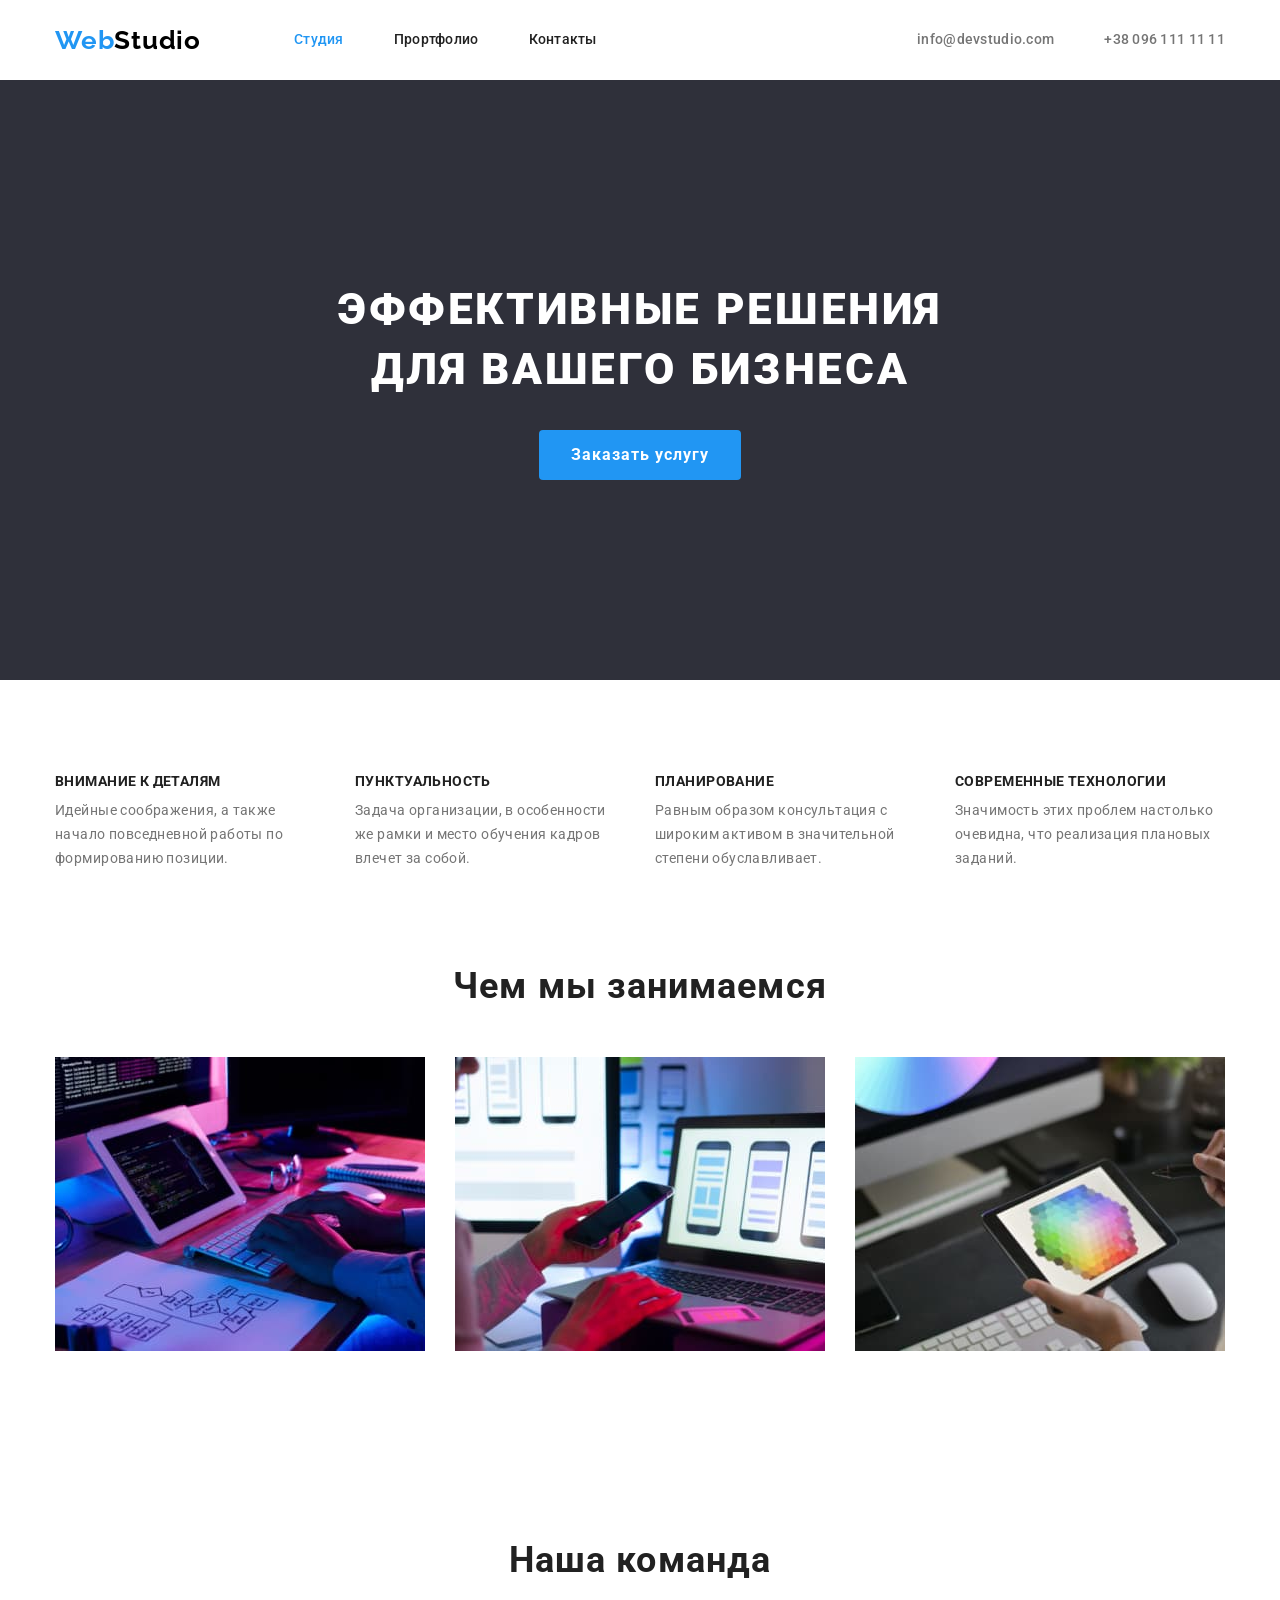
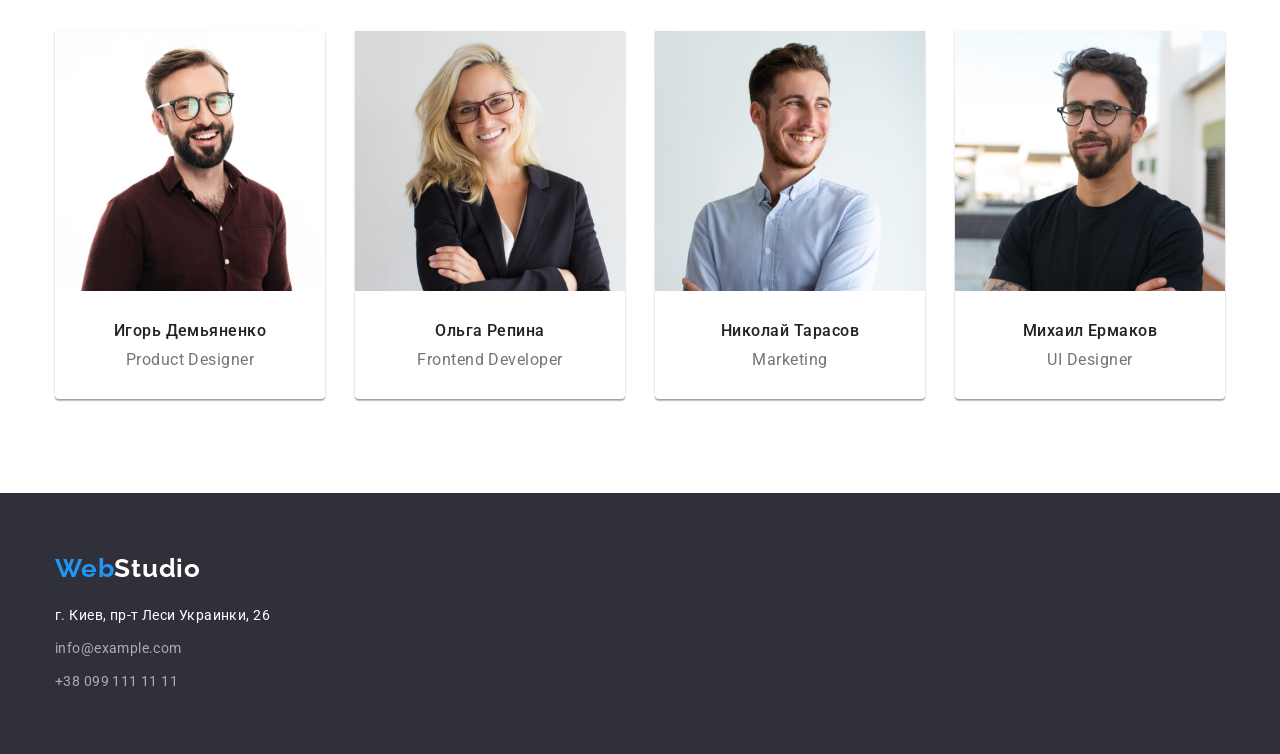
==== commit d0abebe1: "Заменил ссылку шрифта и добавил падинги" ====
--- a/index.html
+++ b/index.html
@@ -8,9 +8,8 @@
     <title>Студия</title>
     <link rel="preconnect" href="https://fonts.googleapis.com">
     <link rel="preconnect" href="https://fonts.gstatic.com" crossorigin>
-    <link
-        href="https://fonts.googleapis.com/css2?family=Raleway:wght@700&family=Roboto:ital,wght@0,400;0,500;0,700;1,900&display=swap"
-        rel="stylesheet">
+    <link href="https://fonts.googleapis.com/css2?family=Raleway:wght@700&family=Roboto:wght@400;500;700;900&display=swap"
+    rel="stylesheet">
     <link rel="stylesheet" href="https://cdnjs.cloudflare.com/ajax/libs/modern-normalize/1.1.0/modern-normalize.min.css ">
     <link rel="stylesheet" href="./css/style.css">
 </head>
@@ -48,7 +47,7 @@
             <div class="container">
                 <h1 class="hero-title">Эффективные решения для вашего бизнеса</h1>
                 <button type="button" class="button">
-                    Заказ услуг
+                    Заказать услугу
                 </button>
             </div>
         </section>
@@ -100,23 +99,31 @@
                             <ul class="team-list list">
                                 <li class="link">
                                     <img class="team-img" src="./images/section-team/person1.jpg" alt="Игорь Демьяненко" width="270">
-                                    <h3 class="mini-title">Игорь Демьяненко</h3>
-                                    <p lang="en" class="team-text">Product Designer</p>
+                                    <div class="team-content">
+                                        <h3 class="mini-title">Игорь Демьяненко</h3>
+                                        <p lang="en" class="team-text">Product Designer</p>
+                                    </div>
                                 </li>
                                 <li class="link">
                                     <img class="team-img" src="./images/section-team/person2.jpg" alt="Ольга Репина" width="270">
-                                    <h3 class="mini-title">Ольга Репина</h3>
-                                    <p lang="en" class="team-text">Frontend Developer</p>
+                                    <div class="team-content">
+                                        <h3 class="mini-title">Ольга Репина</h3>
+                                        <p lang="en" class="team-text">Frontend Developer</p>
+                                    </div>
                                 </li>
                                 <li class="link">
                                     <img class="team-img" src="./images/section-team/person3.jpg" alt="Николай Тарасов" width="270">
-                                    <h3 class="mini-title">Николай Тарасов</h3>
-                                    <p lang="en" class="team-text">Marketing</p>
+                                    <div class="team-content">
+                                        <h3 class="mini-title">Николай Тарасов</h3>
+                                        <p lang="en" class="team-text">Marketing</p>
+                                    </div>
                                 </li>
                                 <li class="link">
                                     <img class="team-img" src="./images/section-team/person4.jpg" alt="Михаил Ермаков" width="270">
-                                    <h3 class="mini-title">Михаил Ермаков</h3>
-                                    <p lang="en" class="team-text">UI Designer</p>
+                                    <div class="team-content">
+                                        <h3 class="mini-title">Михаил Ермаков</h3>
+                                        <p lang="en" class="team-text">UI Designer</p>
+                                    </div>
                                 </li>
                             </ul>
                         </div>
--- a/css/style.css
+++ b/css/style.css
@@ -201,6 +201,7 @@
 .list-about {
   display: flex;
 }
+
 .list-about .link:not(:last-child) {
   margin-right: 30px;
 }
@@ -211,6 +212,11 @@
 .team-list {
   display: flex;
 }
+.team-list .link {
+  box-shadow: 0px 1px 3px rgba(0, 0, 0, 0.12), 0px 1px 1px rgba(0, 0, 0, 0.14),
+    0px 2px 1px rgba(0, 0, 0, 0.2);
+  border-radius: 0px 0px 4px 4px;
+}
 .team-list .link:not(:last-child) {
   margin-right: 30px;
 }
@@ -223,10 +229,11 @@
   letter-spacing: 0.03em;
   color: var(--color-title-page);
 }
-.team-img {
-  margin-bottom: 30px;
-}
-
+
+.team-content {
+  padding-top: 30px;
+  padding-bottom: 30px;
+}
 .team-list .mini-title {
   margin-bottom: 10px;
   font-weight: 500;
@@ -310,6 +317,7 @@
   margin-right: 8px;
 }
 .button-works {
+  padding: 6px 22px;
   border-radius: 4px;
   border-color: transparent;
   font-family: Roboto;
